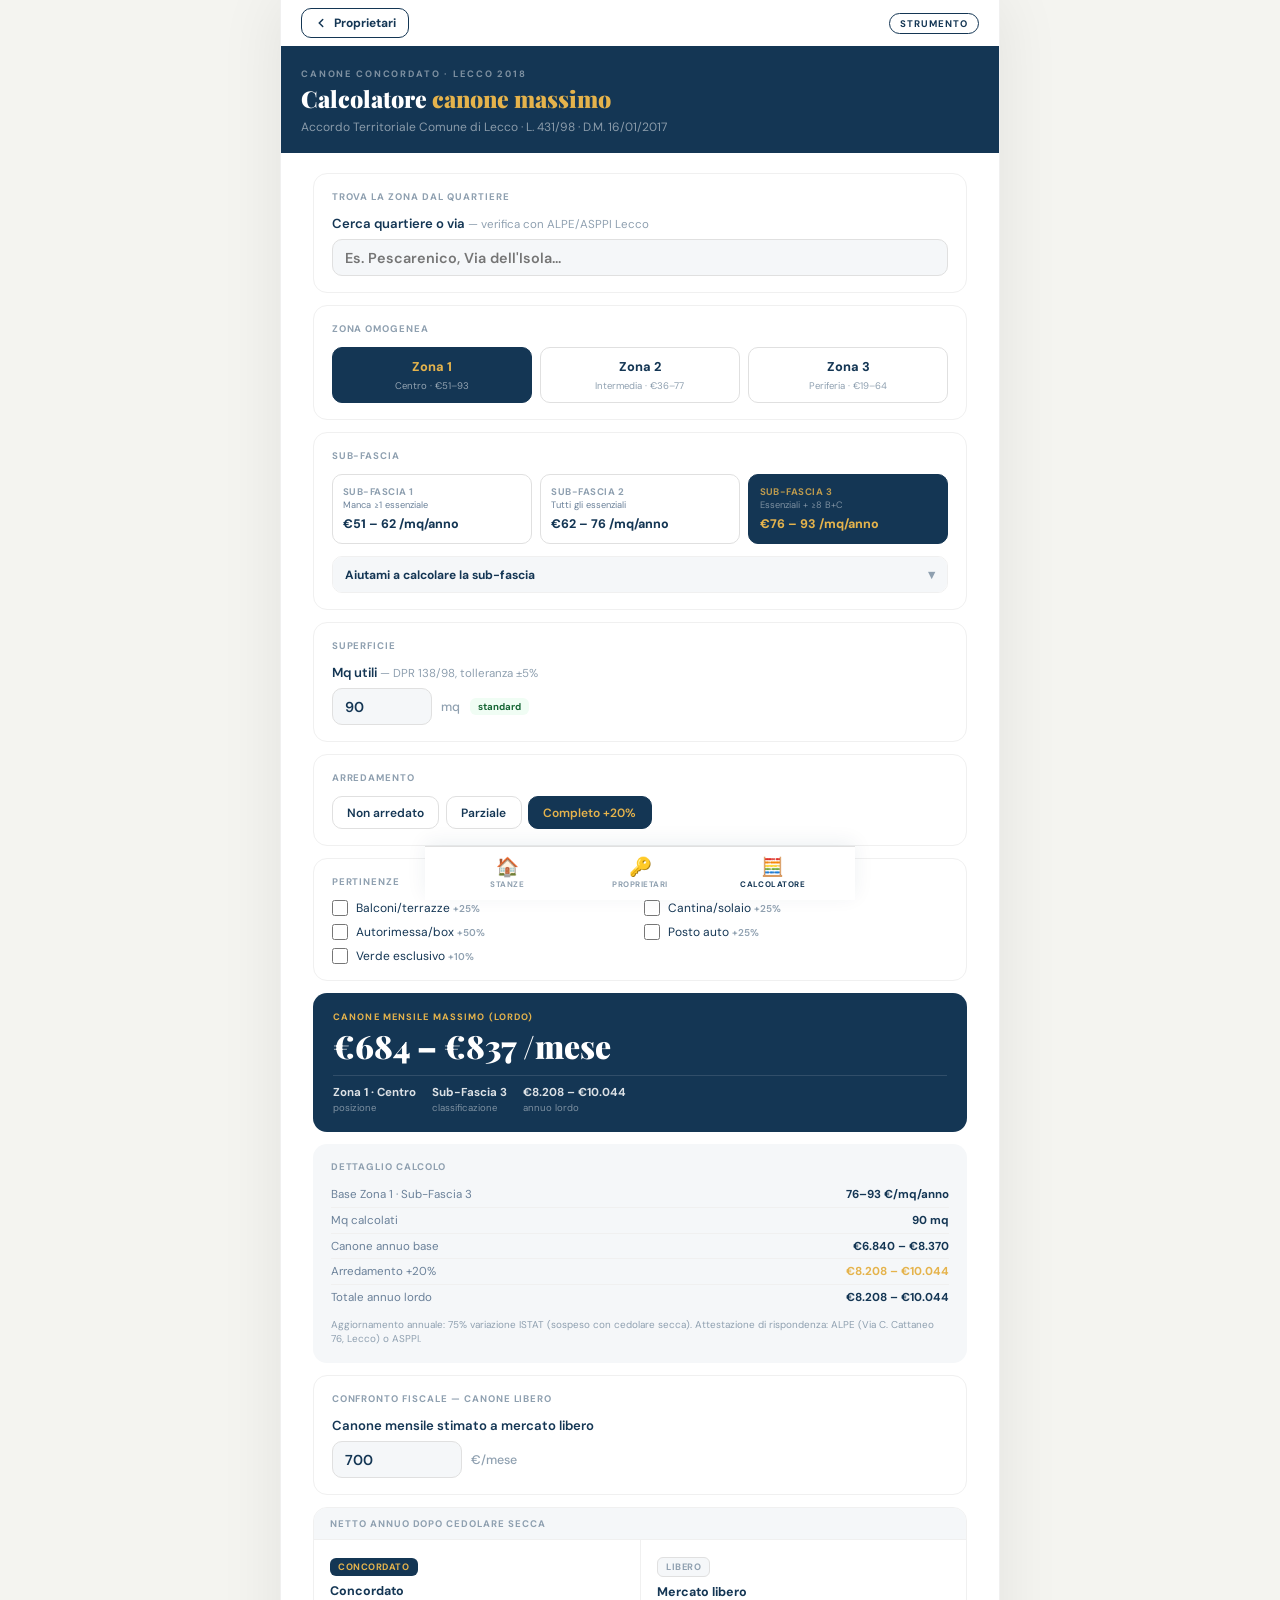
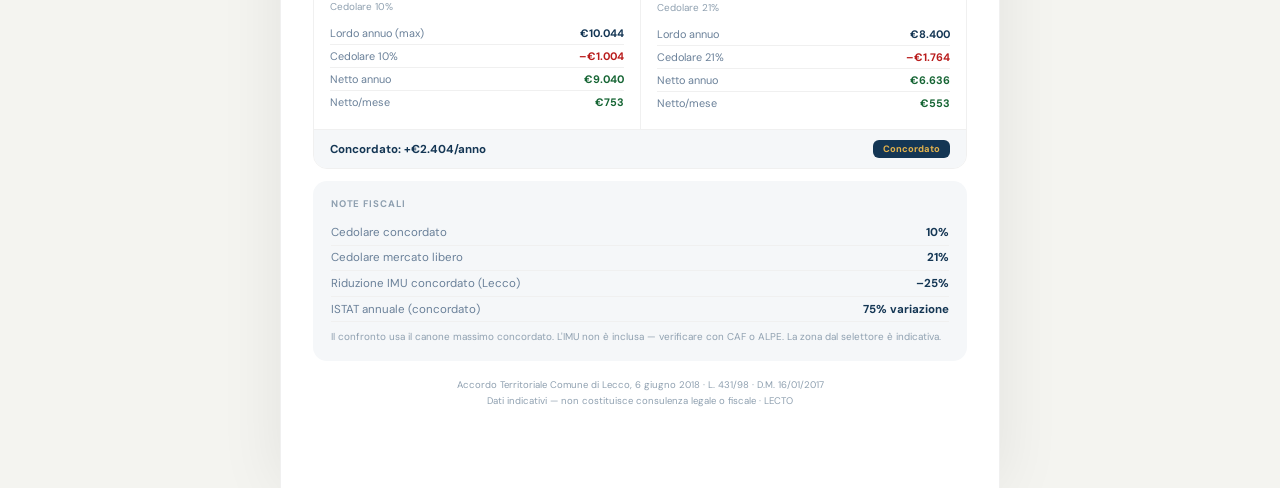
==== calcolatore.html @ 4fc24d09 "Create calcolatore.html" ====
<!DOCTYPE html>
<html lang="it">
<head>
  <meta charset="UTF-8">
  <meta name="viewport" content="width=device-width, initial-scale=1.0">
  <title>Calcolatore Canone Concordato — LECTO</title>
  <link rel="preconnect" href="https://fonts.googleapis.com">
  <link href="https://fonts.googleapis.com/css2?family=DM+Sans:wght@400;500;600;700;800&family=Playfair+Display:wght@700;900&display=swap" rel="stylesheet">
  <style>
    /* =============================================
       DESIGN TOKENS — LECTO Brand
       ============================================= */
    :root {
      --navy:       #143654;
      --navy-d:     #0d2438;
      --navy-l:     #1d4d78;
      --gold:       #E5B34C;
      --gold-l:     #f0c96a;
      --gold-pale:  #fdf5e4;
      --bg:         #ffffff;
      --surface:    #ffffff;
      --border:     #f0f0f0;
      --border-dark:#e0e0e0;
      --muted:      #8fa0b0;
      --text:       #143654;
      --text-sm:    #6a8099;
      --green:      #16a34a;
      --green-bg:   rgba(22,163,74,.1);

      --font-title: 'Playfair Display', Georgia, serif;
      --font-body:  'DM Sans', system-ui, sans-serif;
      --font-mono:  'DM Sans', monospace;

      --color-danger-bg:   #fef2f2;
      --color-danger-text: #b91c1c;
      --color-warning-bg:  #fffbeb;
      --color-warning-text:#92400e;
      --color-info-bg:     #eff6ff;
      --color-info-text:   #1d4ed8;
      --color-success-bg:  #f0fdf4;
      --color-success-text:#166534;

      --radius-sm: 6px;
      --radius-md: 10px;
      --radius-lg: 14px;
      --max-width: 430px;
      --safe-bottom: env(safe-area-inset-bottom, 0px);
    }

    *, *::before, *::after { box-sizing: border-box; margin: 0; padding: 0; }
    html { height: 100%; -webkit-tap-highlight-color: transparent; }
    body {
      font-family: var(--font-body);
      background: #f4f4f0;
      color: var(--navy);
      height: 100%;
      -webkit-font-smoothing: antialiased;
    }

    .app {
      max-width: var(--max-width);
      margin: 0 auto;
      min-height: 100vh;
      min-height: 100dvh;
      background: var(--bg);
      border-left: 1px solid var(--border);
      border-right: 1px solid var(--border);
      display: flex;
      flex-direction: column;
      box-shadow: 0 0 60px rgba(0,0,0,.08);
    }

    /* ── HEADER (matches LECTO site) ── */
    .header {
      flex-shrink: 0;
      z-index: 1000;
      background: var(--bg);
      padding: .5rem 1.25rem;
      display: flex;
      align-items: center;
      justify-content: space-between;
      border-bottom: 2px solid var(--navy);
    }
    .header-logo {
      display: flex;
      align-items: center;
      gap: .5rem;
      text-decoration: none;
    }
    .header-logo-text {
      font-family: var(--font-title);
      font-weight: 900;
      font-size: 1.3rem;
      color: var(--navy);
      letter-spacing: .02em;
    }
    .header-logo-icon {
      width: 32px; height: 32px;
      fill: var(--navy);
    }
    .header-right {
      display: flex;
      align-items: center;
      gap: .5rem;
    }
    .header-badge {
      font-size: .6rem;
      font-weight: 700;
      letter-spacing: .1em;
      text-transform: uppercase;
      padding: 3px 10px;
      border: 1px solid var(--navy);
      color: var(--navy);
      border-radius: 999px;
    }
    .back-btn {
      display: flex;
      align-items: center;
      gap: .35rem;
      font-size: .75rem;
      font-weight: 700;
      color: var(--navy);
      text-decoration: none;
      padding: 6px 12px;
      border: 1.5px solid var(--navy);
      border-radius: var(--radius-md);
      transition: background .15s;
    }
    .back-btn:hover { background: rgba(20,54,84,.05); }
    .back-btn svg { width: 14px; height: 14px; }

    /* ── HERO STRIP ── */
    .hero-strip {
      background: var(--navy);
      padding: 1.25rem 1.25rem 1.1rem;
      flex-shrink: 0;
    }
    .hero-eyebrow {
      font-size: .58rem;
      font-weight: 700;
      letter-spacing: .2em;
      text-transform: uppercase;
      color: rgba(255,255,255,.45);
      margin-bottom: .35rem;
    }
    .hero-title {
      font-family: var(--font-title);
      font-weight: 900;
      font-size: 1.45rem;
      color: #fff;
      line-height: 1.15;
      margin-bottom: .35rem;
    }
    .hero-title em { color: var(--gold); font-style: normal; }
    .hero-sub {
      font-size: .75rem;
      color: rgba(255,255,255,.5);
      line-height: 1.5;
    }

    /* ── SCROLLABLE CONTENT ── */
    .scroll-content {
      flex: 1;
      overflow-y: auto;
      -webkit-overflow-scrolling: touch;
      overscroll-behavior-y: contain;
      padding: .75rem 1.25rem 6rem;
    }

    /* ── CARD / SECTION ── */
    .card {
      background: var(--surface);
      border: 1.5px solid var(--border);
      border-radius: var(--radius-lg);
      padding: 1rem 1.1rem;
      margin-bottom: .75rem;
    }
    .card-title {
      font-size: .6rem;
      font-weight: 700;
      color: var(--muted);
      text-transform: uppercase;
      letter-spacing: .1em;
      margin-bottom: .75rem;
    }

    .field { margin-bottom: .75rem; }
    .field:last-child { margin-bottom: 0; }
    .field-label {
      font-size: .82rem;
      font-weight: 600;
      color: var(--navy);
      display: block;
      margin-bottom: .4rem;
    }
    .field-label small { color: var(--muted); font-weight: 400; font-size: .72rem; }

    /* ── INPUT ── */
    input[type="number"],
    input[type="text"] {
      padding: .55rem .75rem;
      font-size: .9rem;
      font-weight: 600;
      border: 1.5px solid var(--border-dark);
      border-radius: var(--radius-md);
      background: #f5f7f9;
      color: var(--navy);
      font-family: var(--font-body);
      transition: border-color .15s;
      -webkit-appearance: none;
    }
    input:focus { outline: none; border-color: var(--navy); }
    .input-mq   { width: 100px; }
    .input-euro { width: 130px; }
    .input-search { width: 100%; }
    .input-row { display: flex; align-items: center; gap: .6rem; flex-wrap: wrap; }
    .input-unit { font-size: .78rem; color: var(--muted); font-weight: 500; }

    /* ── RADIO — ZONA (3 col) ── */
    .zona-grid { display: grid; grid-template-columns: repeat(3, 1fr); gap: .5rem; }
    .zona-card { position: relative; }
    .zona-card input { position: absolute; opacity: 0; width: 0; height: 0; }
    .zona-card label {
      display: block; padding: .6rem .7rem; font-size: .75rem;
      border: 1.5px solid var(--border-dark); border-radius: var(--radius-md);
      cursor: pointer; color: var(--navy); user-select: none; line-height: 1.45;
      transition: all .15s; text-align: center;
    }
    .zona-card label:hover { background: #f5f7f9; }
    .zona-card input:checked + label {
      background: var(--navy); border-color: var(--navy);
    }
    .zona-label-name { font-weight: 800; display: block; color: var(--navy); font-size: .8rem; }
    .zona-card input:checked + label .zona-label-name { color: var(--gold); }
    .zona-label-range { font-size: .6rem; color: var(--muted); display: block; margin-top: 2px; }
    .zona-card input:checked + label .zona-label-range { color: rgba(255,255,255,.55); }

    /* ── RADIO — FASCIA (3 col) ── */
    .fascia-grid { display: grid; grid-template-columns: repeat(3, 1fr); gap: .5rem; margin-bottom: .75rem; }
    .fascia-card { position: relative; }
    .fascia-card input { position: absolute; opacity: 0; width: 0; height: 0; }
    .fascia-card label {
      display: block; padding: .6rem .65rem; font-size: .72rem;
      border: 1.5px solid var(--border-dark); border-radius: var(--radius-md);
      cursor: pointer; color: var(--navy); user-select: none; line-height: 1.4;
      transition: all .15s;
    }
    .fascia-card label:hover { background: #f5f7f9; }
    .fascia-card input:checked + label { background: var(--navy); border-color: var(--navy); }
    .fascia-name { font-size: .6rem; font-weight: 700; color: var(--muted); text-transform: uppercase; letter-spacing: .05em; display: block; }
    .fascia-cond { font-size: .58rem; color: var(--text-sm); display: block; margin-top: 1px; }
    .fascia-range { font-size: .78rem; font-weight: 800; display: block; margin-top: 4px; color: var(--navy); }
    .fascia-card input:checked + label .fascia-name  { color: rgba(229,179,76,.8); }
    .fascia-card input:checked + label .fascia-cond  { color: rgba(255,255,255,.45); }
    .fascia-card input:checked + label .fascia-range { color: var(--gold); }

    /* ── RADIO PILLS ── */
    .radio-pills { display: flex; gap: .4rem; flex-wrap: wrap; }
    .radio-pill { position: relative; }
    .radio-pill input { position: absolute; opacity: 0; width: 0; height: 0; }
    .radio-pill label {
      display: block; padding: .45rem .9rem; font-size: .75rem; font-weight: 600;
      border: 1.5px solid var(--border-dark); border-radius: var(--radius-md);
      cursor: pointer; color: var(--navy); user-select: none; transition: all .15s;
    }
    .radio-pill label:hover { background: #f5f7f9; }
    .radio-pill input:checked + label { background: var(--navy); color: var(--gold); border-color: var(--navy); }

    /* ── CHECKBOX GRID ── */
    .checkbox-grid { display: grid; grid-template-columns: 1fr 1fr; gap: .5rem; }
    .check-item { display: flex; align-items: center; gap: .5rem; }
    .check-item input[type="checkbox"] { width: 16px; height: 16px; accent-color: var(--navy); cursor: pointer; flex-shrink: 0; }
    .check-item label { font-size: .75rem; color: var(--navy); cursor: pointer; line-height: 1.35; }
    .check-pct { font-size: .62rem; color: var(--muted); font-weight: 600; }

    /* ── TAG ── */
    .tag { display: inline-block; font-size: .6rem; padding: 2px 8px; border-radius: var(--radius-sm); font-weight: 700; }
    .tag-warn   { background: var(--color-warning-bg); color: var(--color-warning-text); }
    .tag-info   { background: var(--color-info-bg);    color: var(--color-info-text); }
    .tag-ok     { background: var(--color-success-bg); color: var(--color-success-text); }

    /* ── RICERCA QUARTIERE ── */
    .search-wrap { position: relative; }
    .search-dropdown {
      position: absolute; top: calc(100% + 4px); left: 0; right: 0;
      background: var(--bg); border: 1.5px solid var(--navy);
      border-radius: var(--radius-md); max-height: 220px; overflow-y: auto;
      z-index: 100; display: none; box-shadow: 0 6px 24px rgba(20,54,84,.15);
    }
    .search-dropdown.open { display: block; }
    .dd-item {
      padding: .6rem .75rem; font-size: .75rem; cursor: pointer;
      display: flex; justify-content: space-between; align-items: flex-start; gap: .6rem;
      border-bottom: 1px solid var(--border); transition: background .1s;
    }
    .dd-item:last-child { border-bottom: none; }
    .dd-item:hover { background: #f5f7f9; }
    .dd-name { font-weight: 700; display: block; color: var(--navy); }
    .dd-streets { font-size: .6rem; color: var(--muted); display: block; margin-top: 1px; }
    .dd-zone { font-size: .58rem; font-weight: 700; padding: 3px 8px; border-radius: var(--radius-sm); white-space: nowrap; flex-shrink: 0; }
    .dd-zone.z1 { background: var(--color-danger-bg); color: var(--color-danger-text); }
    .dd-zone.z2 { background: var(--color-warning-bg); color: var(--color-warning-text); }
    .dd-zone.z3 { background: var(--color-info-bg); color: var(--color-info-text); }

    .zona-result {
      margin-top: .5rem; padding: .6rem .75rem; border-radius: var(--radius-md);
      border: 1.5px solid var(--border-dark); background: #f5f7f9;
      display: none; justify-content: space-between; align-items: center; gap: .6rem;
    }
    .zona-result.visible { display: flex; }
    .zona-result-label { font-size: .65rem; color: var(--muted); }
    .zona-result-value { font-size: .82rem; font-weight: 700; color: var(--navy); display: block; margin-top: 1px; }
    .warning-note {
      margin-top: .5rem; font-size: .7rem; padding: .5rem .7rem; border-radius: var(--radius-md);
      background: var(--color-warning-bg); color: var(--color-warning-text);
      border: 1px solid rgba(146,64,14,.12); display: none;
    }

    /* ── BTN ── */
    .btn-sm {
      padding: .4rem .75rem; font-size: .68rem; font-weight: 700;
      background: var(--navy); color: var(--gold); border: none; border-radius: var(--radius-md);
      cursor: pointer; font-family: var(--font-body); white-space: nowrap; transition: opacity .15s;
    }
    .btn-sm:hover { opacity: .85; }

    /* ── ACCORDION ── */
    .accordion { border: 1.5px solid var(--border); border-radius: var(--radius-md); overflow: hidden; }
    .accordion-trigger {
      width: 100%; background: #f5f7f9; border: none; padding: .6rem .75rem;
      display: flex; justify-content: space-between; align-items: center;
      cursor: pointer; font-family: var(--font-body); font-size: .75rem;
      font-weight: 700; color: var(--navy); transition: background .15s;
    }
    .accordion-trigger:hover { background: var(--bg); }
    .accordion-arrow { font-size: .6rem; color: var(--muted); transition: transform .2s; }
    .accordion-trigger.open .accordion-arrow { transform: rotate(180deg); }
    .accordion-body { display: none; padding: .9rem .75rem; border-top: 1px solid var(--border); background: var(--bg); }
    .accordion-body.open { display: block; }

    .el-section { margin-bottom: .9rem; }
    .el-section:last-of-type { margin-bottom: 0; }
    .el-header { display: flex; align-items: center; gap: .5rem; margin-bottom: .5rem; }
    .el-badge { font-size: .58rem; font-weight: 700; padding: 2px 8px; border-radius: var(--radius-sm); }
    .el-badge.a { background: var(--color-danger-bg); color: var(--color-danger-text); }
    .el-badge.b { background: var(--color-warning-bg); color: var(--color-warning-text); }
    .el-badge.c { background: var(--color-info-bg); color: var(--color-info-text); }
    .el-desc { font-size: .62rem; color: var(--muted); }
    .el-list { display: flex; flex-direction: column; gap: .4rem; }
    .el-item { display: flex; align-items: flex-start; gap: .5rem; }
    .el-item input[type="checkbox"] { width: 15px; height: 15px; margin-top: 2px; flex-shrink: 0; cursor: pointer; accent-color: var(--navy); }
    .el-item label { font-size: .72rem; color: var(--navy); cursor: pointer; line-height: 1.4; }

    .counter-row { display: flex; gap: .4rem; margin-top: .75rem; flex-wrap: wrap; }
    .counter { font-size: .6rem; font-weight: 600; padding: 2px 8px; border-radius: var(--radius-sm); }
    .counter.a { background: var(--color-danger-bg); color: var(--color-danger-text); }
    .counter.b { background: var(--color-warning-bg); color: var(--color-warning-text); }
    .counter.c { background: var(--color-info-bg); color: var(--color-info-text); }

    .suggerita-box {
      margin-top: .75rem; padding: .65rem .75rem; border-radius: var(--radius-md);
      border: 1.5px solid var(--border-dark); background: #f5f7f9;
      display: flex; justify-content: space-between; align-items: center; gap: .6rem;
    }
    .suggerita-label { font-size: .62rem; color: var(--muted); }
    .suggerita-value { font-size: .78rem; font-weight: 700; color: var(--navy); display: block; margin-top: 2px; }

    /* ── RESULT BOX ── */
    .result-box {
      background: var(--navy);
      border-radius: var(--radius-lg);
      padding: 1.1rem 1.25rem;
      margin-bottom: .75rem;
    }
    .result-eyebrow {
      font-size: .58rem; font-weight: 700; color: var(--gold);
      letter-spacing: .12em; text-transform: uppercase; margin-bottom: .3rem;
    }
    .result-range {
      font-family: var(--font-title); font-weight: 900;
      font-size: 1.6rem; color: #fff; margin-bottom: .75rem; line-height: 1.1;
    }
    .result-meta {
      display: flex; gap: 1rem; flex-wrap: wrap;
      border-top: 1px solid rgba(255,255,255,.12); padding-top: .6rem;
    }
    .result-meta-item { font-size: .6rem; color: rgba(255,255,255,.45); }
    .result-meta-item strong { display: block; font-size: .72rem; color: rgba(255,255,255,.85); margin-bottom: 1px; }

    /* ── BREAKDOWN ── */
    .breakdown {
      background: #f5f7f9; border-radius: var(--radius-lg);
      padding: 1rem 1.1rem; margin-bottom: .75rem;
    }
    .breakdown-title {
      font-size: .6rem; font-weight: 700; color: var(--muted);
      text-transform: uppercase; letter-spacing: .1em; margin-bottom: .6rem;
    }
    .step-row {
      display: flex; justify-content: space-between; align-items: baseline;
      padding: .3rem 0; border-bottom: 1px solid var(--border); font-size: .72rem; gap: .6rem;
    }
    .step-row:last-child { border-bottom: none; }
    .step-label { color: var(--text-sm); }
    .step-value { font-weight: 700; color: var(--navy); white-space: nowrap; }
    .step-value.highlight { color: var(--gold); }
    .small-note { font-size: .62rem; color: var(--muted); padding-top: .5rem; line-height: 1.5; }

    /* ── CONFRONTO FISCALE ── */
    .compare-wrap { border-radius: var(--radius-lg); border: 1.5px solid var(--border); overflow: hidden; margin-bottom: .75rem; }
    .compare-header {
      background: #f5f7f9; padding: .55rem 1rem; font-size: .6rem; font-weight: 700;
      color: var(--muted); text-transform: uppercase; letter-spacing: .1em;
      border-bottom: 1px solid var(--border);
    }
    .compare-cols { display: grid; grid-template-columns: 1fr 1fr; }
    .compare-col { padding: .9rem 1rem; background: var(--bg); }
    .compare-col + .compare-col { border-left: 1px solid var(--border); }
    .compare-badge {
      font-size: .58rem; font-weight: 700; letter-spacing: .06em; text-transform: uppercase;
      padding: 3px 8px; border-radius: var(--radius-sm); display: inline-block; margin-bottom: .4rem;
    }
    .compare-badge.concordato { background: var(--navy); color: var(--gold); }
    .compare-badge.libero { background: #f5f7f9; color: var(--muted); border: 1px solid var(--border-dark); }
    .compare-col-title { font-size: .78rem; font-weight: 700; color: var(--navy); margin-bottom: 1px; }
    .compare-col-sub { font-size: .62rem; color: var(--muted); margin-bottom: .6rem; }
    .compare-row {
      display: flex; justify-content: space-between; align-items: baseline;
      padding: .25rem 0; font-size: .68rem; border-bottom: 1px solid var(--border); gap: .4rem;
    }
    .compare-row:last-child { border-bottom: none; }
    .compare-row-label { color: var(--text-sm); }
    .compare-row-val { font-weight: 700; color: var(--navy); white-space: nowrap; }
    .compare-row-val.neg { color: var(--color-danger-text); }
    .compare-row-val.pos { color: var(--color-success-text); }

    .winner-bar {
      padding: .65rem 1rem; border-top: 1px solid var(--border); background: #f5f7f9;
      display: flex; justify-content: space-between; align-items: center; gap: .6rem; flex-wrap: wrap;
    }
    .winner-text { font-size: .72rem; font-weight: 700; color: var(--navy); }
    .winner-tag {
      font-size: .58rem; padding: 3px 10px; border-radius: var(--radius-sm); font-weight: 700; white-space: nowrap;
    }
    .winner-tag.concordato-wins { background: var(--navy); color: var(--gold); }
    .winner-tag.libero-wins { background: #f5f7f9; color: var(--navy); border: 1px solid var(--border-dark); }
    .winner-tag.pari { background: var(--color-info-bg); color: var(--color-info-text); }

    /* ── FOOTER NOTE ── */
    .footer-note {
      margin-top: 1rem; font-size: .6rem; color: var(--muted);
      text-align: center; line-height: 1.6; padding-bottom: 1rem;
    }

    /* ── BOTTOM NAV ── */
    .bottom-nav {
      position: fixed; bottom: 0; left: 50%; transform: translateX(-50%);
      width: 100%; max-width: var(--max-width);
      background: var(--bg); border-top: 1.5px solid var(--border-dark);
      padding: .5rem 1rem max(calc(.5rem + var(--safe-bottom)), .5rem);
      display: flex; justify-content: space-around;
      box-shadow: 0 -4px 20px rgba(20,54,84,.07); z-index: 1000;
    }
    .nav-item {
      display: flex; flex-direction: column; align-items: center; gap: .15rem;
      background: none; border: none; color: var(--muted); cursor: pointer;
      text-decoration: none; flex: 1; transition: color .2s;
      padding: .2rem .3rem; border-radius: var(--radius-md);
    }
    .nav-item.active { color: var(--navy); }
    .nav-item-icon { font-size: 1.15rem; line-height: 1; }
    .nav-item-label { font-size: .5rem; font-weight: 700; text-transform: uppercase; letter-spacing: .06em; }

    /* ── RESPONSIVE ── */
    @media (max-width: 380px) {
      .zona-grid, .fascia-grid { grid-template-columns: 1fr; }
      .compare-cols { grid-template-columns: 1fr; }
      .compare-col + .compare-col { border-left: none; border-top: 1px solid var(--border); }
      .checkbox-grid { grid-template-columns: 1fr; }
    }
    @media (min-width: 640px) {
      .app { max-width: 720px; }
      .result-range { font-size: 2rem; }
      .scroll-content { padding: 1.25rem 2rem 4rem; }
    }
  </style>
</head>
<body>
<div class="app">

  <!-- HEADER -->
  <div class="header">
    <a href="proprietario.html" class="back-btn">
      <svg viewBox="0 0 24 24" fill="none" stroke="currentColor" stroke-width="2.5" stroke-linecap="round"><path d="M15 18l-6-6 6-6"/></svg>
      Proprietari
    </a>
    <div class="header-right">
      <span class="header-badge">Strumento</span>
    </div>
  </div>

  <!-- HERO -->
  <div class="hero-strip">
    <p class="hero-eyebrow">Canone concordato · Lecco 2018</p>
    <h1 class="hero-title">Calcolatore <em>canone massimo</em></h1>
    <p class="hero-sub">Accordo Territoriale Comune di Lecco · L. 431/98 · D.M. 16/01/2017</p>
  </div>

  <div class="scroll-content">

    <!-- 1. RICERCA QUARTIERE -->
    <div class="card">
      <p class="card-title">Trova la zona dal quartiere</p>
      <div class="field">
        <label class="field-label" for="search-input">
          Cerca quartiere o via <small>— verifica con ALPE/ASPPI Lecco</small>
        </label>
        <div class="search-wrap">
          <input type="text" class="input-search" id="search-input" placeholder="Es. Pescarenico, Via dell'Isola…" autocomplete="off">
          <div class="search-dropdown" id="search-dropdown"></div>
        </div>
        <div class="zona-result" id="zona-result">
          <div>
            <span class="zona-result-label" id="zona-result-area"></span>
            <strong class="zona-result-value" id="zona-result-zona"></strong>
          </div>
          <button class="btn-sm" id="btn-apply-zona" type="button">Applica</button>
        </div>
        <p class="warning-note" id="zona-warning"></p>
      </div>
    </div>

    <!-- 2. ZONA -->
    <div class="card">
      <p class="card-title">Zona omogenea</p>
      <div class="zona-grid">
        <div class="zona-card">
          <input type="radio" name="zona" id="z1" value="1" checked>
          <label for="z1"><span class="zona-label-name">Zona 1</span><span class="zona-label-range">Centro · €51–93</span></label>
        </div>
        <div class="zona-card">
          <input type="radio" name="zona" id="z2" value="2">
          <label for="z2"><span class="zona-label-name">Zona 2</span><span class="zona-label-range">Intermedia · €36–77</span></label>
        </div>
        <div class="zona-card">
          <input type="radio" name="zona" id="z3" value="3">
          <label for="z3"><span class="zona-label-name">Zona 3</span><span class="zona-label-range">Periferia · €19–64</span></label>
        </div>
      </div>
    </div>

    <!-- 3. SUB-FASCIA -->
    <div class="card">
      <p class="card-title">Sub-Fascia</p>
      <div class="fascia-grid" id="fascia-grid"></div>
      <div class="accordion">
        <button class="accordion-trigger" id="acc-trigger" type="button">
          <span>Aiutami a calcolare la sub-fascia</span>
          <span class="accordion-arrow">▼</span>
        </button>
        <div class="accordion-body" id="acc-body">
          <div class="el-section">
            <div class="el-header"><span class="el-badge a">A — Essenziali</span><span class="el-desc">Tutti e 4 per Sub-Fascia 2</span></div>
            <div class="el-list">
              <div class="el-item"><input type="checkbox" id="eA1" class="el-a"><label for="eA1">Bagno interno completo con finestra o areazione</label></div>
              <div class="el-item"><input type="checkbox" id="eA2" class="el-a"><label for="eA2">Impianto fisso di riscaldamento</label></div>
              <div class="el-item"><input type="checkbox" id="eA3" class="el-a"><label for="eA3">Impianti tecnologici + acqua calda</label></div>
              <div class="el-item"><input type="checkbox" id="eA4" class="el-a"><label for="eA4">Cucina o angolo cottura</label></div>
            </div>
          </div>
          <div class="el-section">
            <div class="el-header"><span class="el-badge b">B — Pregio</span><span class="el-desc">Per SF3: ≥8 B+C, ≥2 C</span></div>
            <div class="el-list">
              <div class="el-item"><input type="checkbox" id="eB1" class="el-b"><label for="eB1">Cucina abitabile con finestra</label></div>
              <div class="el-item"><input type="checkbox" id="eB2" class="el-b"><label for="eB2">Ascensore (oltre 2° piano)</label></div>
              <div class="el-item"><input type="checkbox" id="eB3" class="el-b"><label for="eB3">Cantina o soffitta</label></div>
              <div class="el-item"><input type="checkbox" id="eB4" class="el-b"><label for="eB4">Costruzione/ristrutturazione &lt; 30 anni</label></div>
              <div class="el-item"><input type="checkbox" id="eB5" class="el-b"><label for="eB5">Terrazzi o balconi</label></div>
              <div class="el-item"><input type="checkbox" id="eB6" class="el-b"><label for="eB6">Caldaia singola o centralizzata autonoma</label></div>
              <div class="el-item"><input type="checkbox" id="eB7" class="el-b"><label for="eB7">Posto auto o autorimessa</label></div>
              <div class="el-item"><input type="checkbox" id="eB8" class="el-b"><label for="eB8">Doppi servizi (almeno uno completo)</label></div>
            </div>
          </div>
          <div class="el-section">
            <div class="el-header"><span class="el-badge c">C — Opzionali</span><span class="el-desc">Almeno 2 per Sub-Fascia 3</span></div>
            <div class="el-list">
              <div class="el-item"><input type="checkbox" id="eC1" class="el-c"><label for="eC1">Doppi bagni completi</label></div>
              <div class="el-item"><input type="checkbox" id="eC2" class="el-c"><label for="eC2">Autorimessa/posto auto coperto esclusivo</label></div>
              <div class="el-item"><input type="checkbox" id="eC3" class="el-c"><label for="eC3">Costruzione/ristrutturazione &lt; 20 anni</label></div>
              <div class="el-item"><input type="checkbox" id="eC4" class="el-c"><label for="eC4">Verde condominiale o area gioco</label></div>
              <div class="el-item"><input type="checkbox" id="eC5" class="el-c"><label for="eC5">Prossimità servizi (trasporti, scuole)</label></div>
              <div class="el-item"><input type="checkbox" id="eC6" class="el-c"><label for="eC6">Climatizzazione e/o insonorizzazione</label></div>
              <div class="el-item"><input type="checkbox" id="eC7" class="el-c"><label for="eC7">Porte blindate e/o doppi vetri</label></div>
              <div class="el-item"><input type="checkbox" id="eC8" class="el-c"><label for="eC8">Terrazzi &gt; 20 mq o superfici esclusive</label></div>
              <div class="el-item"><input type="checkbox" id="eC9" class="el-c"><label for="eC9">Lontananza da fonti di inquinamento</label></div>
              <div class="el-item"><input type="checkbox" id="eC10" class="el-c"><label for="eC10">Verde esclusivo</label></div>
            </div>
          </div>
          <div class="counter-row" id="counters"></div>
          <div class="suggerita-box">
            <div><span class="suggerita-label">Sub-fascia suggerita</span><strong class="suggerita-value" id="suggerita-label">—</strong></div>
            <button class="btn-sm" id="btn-apply-fascia" type="button">Applica</button>
          </div>
        </div>
      </div>
    </div>

    <!-- 4. SUPERFICIE -->
    <div class="card">
      <p class="card-title">Superficie</p>
      <div class="field">
        <label class="field-label" for="mq">Mq utili <small>— DPR 138/98, tolleranza ±5%</small></label>
        <div class="input-row">
          <input type="number" class="input-mq" id="mq" value="90" min="10" max="400" step="1">
          <span class="input-unit">mq</span>
          <span id="mq-tag" class="tag"></span>
        </div>
      </div>
    </div>

    <!-- 5. ARREDAMENTO -->
    <div class="card">
      <p class="card-title">Arredamento</p>
      <div class="radio-pills">
        <div class="radio-pill"><input type="radio" name="arredo" id="a0" value="0"><label for="a0">Non arredato</label></div>
        <div class="radio-pill"><input type="radio" name="arredo" id="a10" value="10"><label for="a10">Parziale</label></div>
        <div class="radio-pill"><input type="radio" name="arredo" id="a20" value="20" checked><label for="a20">Completo +20%</label></div>
      </div>
    </div>

    <!-- 6. PERTINENZE -->
    <div class="card">
      <p class="card-title">Pertinenze</p>
      <div class="checkbox-grid">
        <div class="check-item"><input type="checkbox" id="p-balcone"><label for="p-balcone">Balconi/terrazze <span class="check-pct">+25%</span></label></div>
        <div class="check-item"><input type="checkbox" id="p-cantina"><label for="p-cantina">Cantina/solaio <span class="check-pct">+25%</span></label></div>
        <div class="check-item"><input type="checkbox" id="p-box"><label for="p-box">Autorimessa/box <span class="check-pct">+50%</span></label></div>
        <div class="check-item"><input type="checkbox" id="p-posto"><label for="p-posto">Posto auto <span class="check-pct">+25%</span></label></div>
        <div class="check-item"><input type="checkbox" id="p-verde"><label for="p-verde">Verde esclusivo <span class="check-pct">+10%</span></label></div>
      </div>
    </div>

    <!-- RISULTATO -->
    <div class="result-box">
      <p class="result-eyebrow">Canone mensile massimo (lordo)</p>
      <p class="result-range" id="result-range">—</p>
      <div class="result-meta" id="result-meta"></div>
    </div>

    <!-- BREAKDOWN -->
    <div class="breakdown">
      <p class="breakdown-title">Dettaglio calcolo</p>
      <div id="breakdown-steps"></div>
      <p class="small-note">Aggiornamento annuale: 75% variazione ISTAT (sospeso con cedolare secca). Attestazione di rispondenza: ALPE (Via C. Cattaneo 76, Lecco) o ASPPI.</p>
    </div>

    <!-- 7. CONFRONTO FISCALE -->
    <div class="card">
      <p class="card-title">Confronto fiscale — canone libero</p>
      <div class="field">
        <label class="field-label" for="canone-libero">Canone mensile stimato a mercato libero</label>
        <div class="input-row">
          <input type="number" class="input-euro" id="canone-libero" value="700" min="0" step="10">
          <span class="input-unit">€/mese</span>
        </div>
      </div>
    </div>

    <div class="compare-wrap">
      <div class="compare-header">Netto annuo dopo cedolare secca</div>
      <div class="compare-cols">
        <div class="compare-col">
          <span class="compare-badge concordato">Concordato</span>
          <p class="compare-col-title">Concordato</p>
          <p class="compare-col-sub">Cedolare 10%</p>
          <div id="col-concordato"></div>
        </div>
        <div class="compare-col">
          <span class="compare-badge libero">Libero</span>
          <p class="compare-col-title">Mercato libero</p>
          <p class="compare-col-sub">Cedolare 21%</p>
          <div id="col-libero"></div>
        </div>
      </div>
      <div class="winner-bar">
        <span class="winner-text" id="winner-text"></span>
        <span class="winner-tag" id="winner-tag"></span>
      </div>
    </div>

    <!-- NOTE FISCALI -->
    <div class="breakdown">
      <p class="breakdown-title">Note fiscali</p>
      <div class="step-row"><span class="step-label">Cedolare concordato</span><span class="step-value">10%</span></div>
      <div class="step-row"><span class="step-label">Cedolare mercato libero</span><span class="step-value">21%</span></div>
      <div class="step-row"><span class="step-label">Riduzione IMU concordato (Lecco)</span><span class="step-value">–25%</span></div>
      <div class="step-row"><span class="step-label">ISTAT annuale (concordato)</span><span class="step-value">75% variazione</span></div>
      <p class="small-note">Il confronto usa il canone massimo concordato. L'IMU non è inclusa — verificare con CAF o ALPE. La zona dal selettore è indicativa.</p>
    </div>

    <p class="footer-note">
      Accordo Territoriale Comune di Lecco, 6 giugno 2018 · L. 431/98 · D.M. 16/01/2017<br>
      Dati indicativi — non costituisce consulenza legale o fiscale · LECTO
    </p>

  </div>

  <!-- BOTTOM NAV -->
  <div class="bottom-nav">
    <a class="nav-item" href="index.html"><span class="nav-item-icon">🏠</span><span class="nav-item-label">Stanze</span></a>
    <a class="nav-item" href="proprietario.html"><span class="nav-item-icon">🔑</span><span class="nav-item-label">Proprietari</span></a>
    <a class="nav-item active" href="#"><span class="nav-item-icon">🧮</span><span class="nav-item-label">Calcolatore</span></a>
  </div>

</div>

<script>
  /* ── DATI ── */
  const FASCE = {
    1: [
      { min: 51, max: 62,  label: 'Sub-Fascia 1', cond: 'Manca ≥1 essenziale' },
      { min: 62, max: 76,  label: 'Sub-Fascia 2', cond: 'Tutti gli essenziali' },
      { min: 76, max: 93,  label: 'Sub-Fascia 3', cond: 'Essenziali + ≥8 B+C' }
    ],
    2: [
      { min: 36, max: 49,  label: 'Sub-Fascia 1', cond: 'Manca ≥1 essenziale' },
      { min: 49, max: 63,  label: 'Sub-Fascia 2', cond: 'Tutti gli essenziali' },
      { min: 63, max: 77,  label: 'Sub-Fascia 3', cond: 'Essenziali + ≥8 B+C' }
    ],
    3: [
      { min: 19, max: 35,  label: 'Sub-Fascia 1', cond: 'Manca ≥1 essenziale' },
      { min: 35, max: 53,  label: 'Sub-Fascia 2', cond: 'Tutti gli essenziali' },
      { min: 53, max: 64,  label: 'Sub-Fascia 3', cond: 'Essenziali + ≥8 B+C' }
    ]
  };
  const ZONE_NAMES = { 1: 'Centro', 2: 'Intermedia', 3: 'Periferia' };

  const AREE = [
    { name: 'Centro storico',         streets: 'Piazza Garibaldi, Corso Martiri, Via Cavour, Via Roma',        zona: 1, certain: true },
    { name: 'Lungolago / Piazza Era', streets: 'Via Amendola, Piazza Era, Viale Turati',                        zona: 1, certain: true },
    { name: 'Tribunale / Politecnico',streets: 'Via Ghislanzoni, Via Besana, Via Amendola',                     zona: 1, certain: true },
    { name: "Via dell'Isola",         streets: "Via dell'Isola, Via Aspromonte",                                zona: 1, certain: false },
    { name: 'Corso Carlo Alberto',    streets: 'Corso Carlo Alberto, Piazza Lega Lombarda',                     zona: 1, certain: false },
    { name: 'Via Belvedere',          streets: 'Via Belvedere, Via Resinelli, Via S. Sassi',                    zona: 1, certain: true },
    { name: 'Castello / Cortesella',  streets: 'Via Castello, Via Azzone Visconti, Via Cantù',                  zona: 1, certain: true },
    { name: 'Ponte Vecchio',          streets: 'Corso Martiri, Via Ponte Vecchio',                              zona: 1, certain: true },
    { name: 'Via Como (centrale)',    streets: 'Via Como, Via Goito',                                           zona: 1, certain: false },
    { name: 'Pescarenico',            streets: 'Via Roma (sud), Via Pescarenico',                               zona: 2, certain: true },
    { name: 'Olate',                  streets: 'Via Olate, Via Fornace',                                        zona: 2, certain: true },
    { name: 'Acquate (bassa)',        streets: 'Via Acquate, Via Piave',                                        zona: 2, certain: true },
    { name: 'Germanedo (bassa)',      streets: 'Via Germanedo, Via Montegrappa',                                 zona: 2, certain: true },
    { name: 'Rancio Inferiore',       streets: 'Via Rancio, Via Ai Ronchi',                                     zona: 2, certain: false },
    { name: 'San Giovanni',           streets: 'Via S. Giovanni, Via Martiri Lecchesi',                         zona: 2, certain: false },
    { name: 'Via Poncione',           streets: 'Via Poncione, Maggianico alta',                                 zona: 2, certain: false },
    { name: 'Maggianico (ovest)',     streets: 'Via Roma (nord), Via Pasubio, Via Maggianico',                  zona: 2, certain: false },
    { name: 'Laorca',                 streets: 'Via Laorca, Via alle Cascine',                                  zona: 3, certain: true },
    { name: 'Malavedo',               streets: 'Via Malavedo, Loc. Cereda',                                     zona: 3, certain: true },
    { name: 'Rancio Superiore',       streets: 'Via Rancio Superiore, Via al Santuario',                        zona: 3, certain: true },
    { name: 'Santo Stefano',          streets: 'Via Santo Stefano, Via Pola, Via Leopardi',                     zona: 3, certain: true },
    { name: 'Caleotto',               streets: 'Via Caleotto, Centro Sportivo del Bione',                       zona: 3, certain: true },
    { name: 'Acquate (alta)',         streets: 'Via Acquate alta, Via Ai Monti',                                zona: 3, certain: true },
    { name: 'Germanedo (alta)',       streets: 'Via Germanedo alta, Via Ospedale',                              zona: 3, certain: true },
    { name: 'Maggianico (est)',       streets: 'Via Maggianico, Via Digione',                                   zona: 3, certain: false },
    { name: 'Bonacina / Falghera',    streets: 'Via Bonacina, Loc. Falghera',                                   zona: 3, certain: true },
    { name: 'Malnago',               streets: 'Loc. Malnago, Via Malnago',                                     zona: 3, certain: true },
  ];

  const TAX_CONC = 0.10, TAX_LIB = 0.21;
  let suggeritaFascia = 2, selectedZonaSearch = null;

  const fmt  = n => '€' + Math.round(n).toLocaleString('it-IT');
  const fmtR = (a, b) => fmt(a) + ' – ' + fmt(b);
  const getZona   = () => parseInt(document.querySelector('input[name=zona]:checked').value);
  const getFascia = () => { const el = document.querySelector('input[name=fascia]:checked'); return el ? parseInt(el.value) : 2; };

  function buildFasciaGrid(zona, sel) {
    const grid = document.getElementById('fascia-grid');
    grid.innerHTML = FASCE[zona].map((f, i) => {
      const idx = i + 1;
      return `<div class="fascia-card"><input type="radio" name="fascia" id="f${idx}" value="${idx}"${sel === idx ? ' checked' : ''}><label for="f${idx}"><span class="fascia-name">${f.label}</span><span class="fascia-cond">${f.cond}</span><span class="fascia-range">€${f.min} – ${f.max} /mq/anno</span></label></div>`;
    }).join('');
    document.querySelectorAll('input[name=fascia]').forEach(r => r.addEventListener('change', calc));
  }

  /* Search */
  const searchInput = document.getElementById('search-input');
  const dropdown = document.getElementById('search-dropdown');
  const zonaResult = document.getElementById('zona-result');
  const zonaWarn = document.getElementById('zona-warning');

  function renderDropdown(q) {
    q = q.toLowerCase().trim();
    if (q.length < 2) { dropdown.innerHTML = ''; dropdown.classList.remove('open'); return; }
    const hits = AREE.filter(a => a.name.toLowerCase().includes(q) || a.streets.toLowerCase().includes(q));
    if (!hits.length) { dropdown.innerHTML = '<div class="dd-item" style="justify-content:center;color:var(--muted)">Nessun risultato</div>'; dropdown.classList.add('open'); return; }
    dropdown.innerHTML = hits.map(a => `<div class="dd-item" data-idx="${AREE.indexOf(a)}"><div><span class="dd-name">${a.name}</span><span class="dd-streets">${a.streets}</span></div><span class="dd-zone z${a.zona}">Zona ${a.zona}</span></div>`).join('');
    dropdown.classList.add('open');
    dropdown.querySelectorAll('.dd-item[data-idx]').forEach(el => { el.addEventListener('click', () => selectArea(AREE[parseInt(el.dataset.idx)])); });
  }

  function selectArea(area) {
    searchInput.value = area.name; dropdown.innerHTML = ''; dropdown.classList.remove('open');
    selectedZonaSearch = area.zona;
    document.getElementById('zona-result-area').textContent = area.name;
    document.getElementById('zona-result-zona').textContent = 'Zona ' + area.zona + ' (' + ZONE_NAMES[area.zona] + ')';
    zonaResult.classList.add('visible');
    if (!area.certain) { zonaWarn.style.display = 'block'; zonaWarn.textContent = 'Area di confine — verificare con ALPE prima di stipulare.'; }
    else { zonaWarn.style.display = 'none'; }
  }

  searchInput.addEventListener('input', e => renderDropdown(e.target.value));
  searchInput.addEventListener('focus', e => { if (e.target.value.length >= 2) renderDropdown(e.target.value); });
  document.addEventListener('click', e => { if (!e.target.closest('.search-wrap')) dropdown.classList.remove('open'); });
  document.getElementById('btn-apply-zona').addEventListener('click', () => {
    if (!selectedZonaSearch) return;
    document.getElementById('z' + selectedZonaSearch).checked = true;
    buildFasciaGrid(selectedZonaSearch, getFascia()); calc();
  });

  /* Accordion */
  document.getElementById('acc-trigger').addEventListener('click', function() { this.classList.toggle('open'); document.getElementById('acc-body').classList.toggle('open'); });

  /* Suggerita */
  function updateSuggerita() {
    const nA = document.querySelectorAll('.el-a:checked').length;
    const nB = document.querySelectorAll('.el-b:checked').length;
    const nC = document.querySelectorAll('.el-c:checked').length;
    document.getElementById('counters').innerHTML = `<span class="counter a">A: ${nA}/4</span><span class="counter b">B: ${nB}/8</span><span class="counter c">C: ${nC}/10</span>`;
    let fascia, desc;
    if (nA < 4) { fascia = 1; desc = 'Sub-Fascia 1 — mancano essenziali'; }
    else if (nB + nC >= 8 && nC >= 2) { fascia = 3; desc = 'Sub-Fascia 3 — requisiti soddisfatti'; }
    else { fascia = 2; desc = `Sub-Fascia 2 (${nB+nC}/8 B+C)`; }
    suggeritaFascia = fascia;
    document.getElementById('suggerita-label').textContent = desc;
  }
  document.querySelectorAll('.el-a, .el-b, .el-c').forEach(cb => cb.addEventListener('change', updateSuggerita));
  document.getElementById('btn-apply-fascia').addEventListener('click', () => { const r = document.getElementById('f' + suggeritaFascia); if (r) { r.checked = true; calc(); } });

  /* Calcolo */
  function colRows(rows) { return rows.map(r => `<div class="compare-row"><span class="compare-row-label">${r.label}</span><span class="compare-row-val ${r.cls||''}">${r.value}</span></div>`).join(''); }

  function calc() {
    const zona = getZona(), fasciaIdx = getFascia(), fascia = FASCE[zona][fasciaIdx-1];
    const mq = parseFloat(document.getElementById('mq').value) || 0;
    const arredoPct = parseFloat(document.querySelector('input[name=arredo]:checked').value);
    const balcone = document.getElementById('p-balcone').checked;
    const cantina = document.getElementById('p-cantina').checked;
    const box = document.getElementById('p-box').checked;
    const posto = document.getElementById('p-posto').checked;
    const verde = document.getElementById('p-verde').checked;
    const liberoM = parseFloat(document.getElementById('canone-libero').value) || 0;

    let steps = [], minBase = fascia.min, maxBase = fascia.max, mqCalc = mq;
    let tag = '', tagClass = '';

    steps.push({ label: `Base Zona ${zona} · ${fascia.label}`, value: `${fascia.min}–${fascia.max} €/mq/anno` });

    if (mq < 65) { minBase *= 1.25; maxBase *= 1.25; mqCalc = Math.min(mq, 65); steps.push({ label: '< 65 mq → +25%', value: `${minBase.toFixed(1)}–${maxBase.toFixed(1)}`, hl: true }); tag = '< 65 mq +25%'; tagClass = 'tag-warn'; }
    else if (mq > 120) { minBase *= 0.80; maxBase *= 0.80; mqCalc = Math.max(mq, 120); steps.push({ label: '> 120 mq → −20%', value: `${minBase.toFixed(1)}–${maxBase.toFixed(1)}`, hl: true }); tag = '> 120 mq −20%'; tagClass = 'tag-info'; }
    else { tag = 'standard'; tagClass = 'tag-ok'; }

    steps.push({ label: 'Mq calcolati', value: `${mqCalc.toFixed(0)} mq` });
    let annMin = minBase * mqCalc, annMax = maxBase * mqCalc;
    steps.push({ label: 'Canone annuo base', value: fmtR(annMin, annMax) });

    if (arredoPct > 0) { annMin *= (1 + arredoPct/100); annMax *= (1 + arredoPct/100); steps.push({ label: `Arredamento +${arredoPct}%`, value: fmtR(annMin, annMax), hl: true }); }

    let pertTot = 0, pertLines = [];
    if (balcone) { pertTot += .25; pertLines.push('balconi'); } if (cantina) { pertTot += .25; pertLines.push('cantina'); }
    if (box) { pertTot += .50; pertLines.push('box'); } if (posto) { pertTot += .25; pertLines.push('posto auto'); }
    if (verde) { pertTot += .10; pertLines.push('verde'); }
    let pertMin = 0, pertMax = 0;
    if (pertTot > 0) { pertMin = annMin * pertTot; pertMax = annMax * pertTot; steps.push({ label: `Pertinenze (${pertLines.join(', ')})`, value: fmtR(pertMin, pertMax), hl: true }); }

    const totMin = annMin + pertMin, totMax = annMax + pertMax;
    steps.push({ label: 'Totale annuo lordo', value: fmtR(totMin, totMax) });
    const mensMin = totMin / 12, mensMax = totMax / 12;

    document.getElementById('mq-tag').textContent = tag; document.getElementById('mq-tag').className = 'tag ' + tagClass;
    document.getElementById('result-range').textContent = fmtR(mensMin, mensMax) + ' /mese';
    document.getElementById('result-meta').innerHTML = `<div class="result-meta-item"><strong>Zona ${zona} · ${ZONE_NAMES[zona]}</strong>posizione</div><div class="result-meta-item"><strong>${fascia.label}</strong>classificazione</div><div class="result-meta-item"><strong>${fmtR(totMin, totMax)}</strong>annuo lordo</div>`;
    document.getElementById('breakdown-steps').innerHTML = steps.map(s => `<div class="step-row"><span class="step-label">${s.label}</span><span class="step-value${s.hl?' highlight':''}">${s.value}</span></div>`).join('');

    /* Confronto */
    const concAnn = totMax, concTassa = concAnn * TAX_CONC, concNetto = concAnn - concTassa;
    const libAnn = liberoM * 12, libTassa = libAnn * TAX_LIB, libNetto = libAnn - libTassa;

    document.getElementById('col-concordato').innerHTML = colRows([
      { label: 'Lordo annuo (max)', value: fmt(concAnn) },
      { label: 'Cedolare 10%', value: '–' + fmt(concTassa), cls: 'neg' },
      { label: 'Netto annuo', value: fmt(concNetto), cls: 'pos' },
      { label: 'Netto/mese', value: fmt(concNetto/12), cls: 'pos' },
    ]);
    document.getElementById('col-libero').innerHTML = colRows([
      { label: 'Lordo annuo', value: fmt(libAnn) },
      { label: 'Cedolare 21%', value: '–' + fmt(libTassa), cls: 'neg' },
      { label: 'Netto annuo', value: fmt(libNetto), cls: 'pos' },
      { label: 'Netto/mese', value: fmt(libNetto/12), cls: 'pos' },
    ]);

    const delta = concNetto - libNetto, absD = Math.abs(delta);
    const wt = document.getElementById('winner-text'), wtag = document.getElementById('winner-tag');
    if (absD < 100) { wt.textContent = 'Sostanzialmente equivalenti'; wtag.textContent = 'Pari'; wtag.className = 'winner-tag pari'; }
    else if (delta > 0) { wt.textContent = `Concordato: +${fmt(absD)}/anno`; wtag.textContent = 'Concordato'; wtag.className = 'winner-tag concordato-wins'; }
    else { wt.textContent = `Mercato libero: +${fmt(absD)}/anno`; wtag.textContent = 'Libero'; wtag.className = 'winner-tag libero-wins'; }
  }

  /* Events */
  document.querySelectorAll('input[name=zona]').forEach(r => r.addEventListener('change', () => { buildFasciaGrid(getZona(), getFascia()); calc(); }));
  document.getElementById('mq').addEventListener('input', calc);
  document.querySelectorAll('input[name=arredo]').forEach(r => r.addEventListener('change', calc));
  ['p-balcone','p-cantina','p-box','p-posto','p-verde'].forEach(id => document.getElementById(id).addEventListener('change', calc));
  document.getElementById('canone-libero').addEventListener('input', calc);

  /* Init */
  buildFasciaGrid(1, 3);
  updateSuggerita();
  calc();
</script>
</body>
</html>
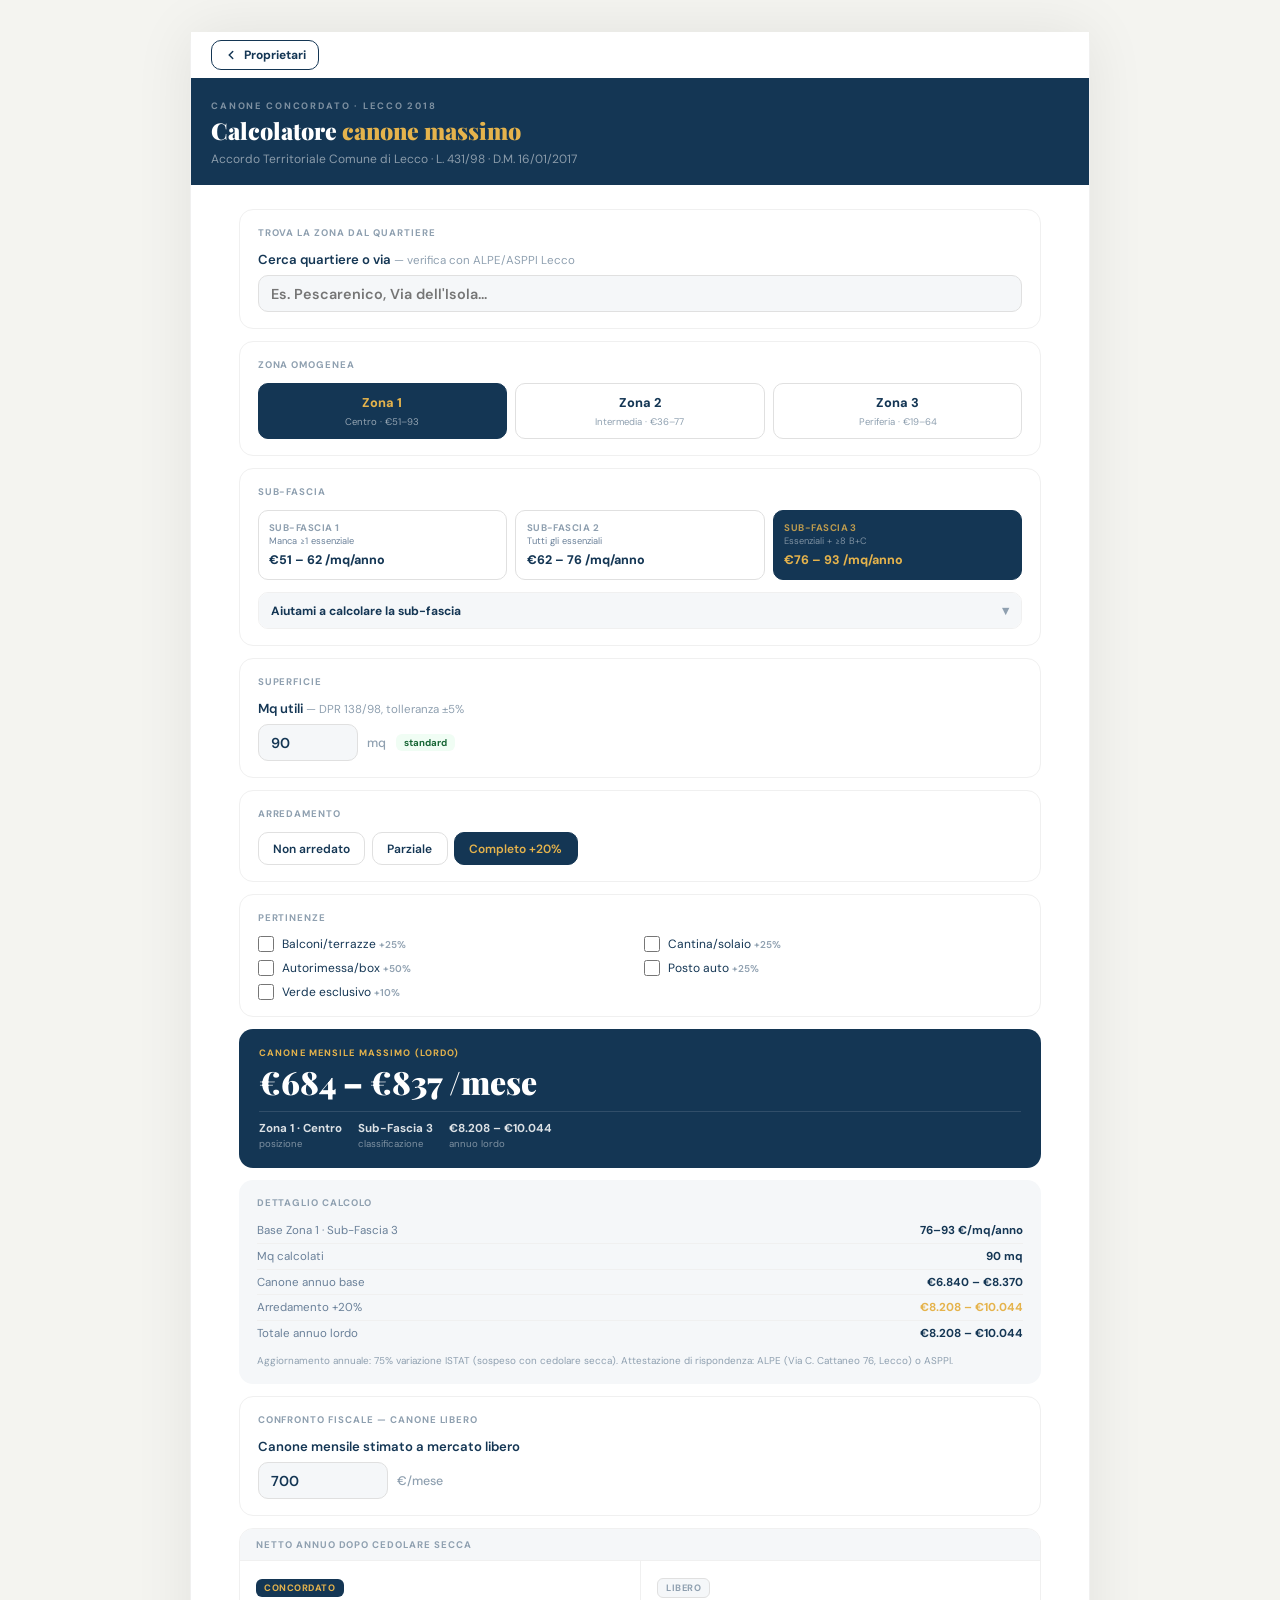
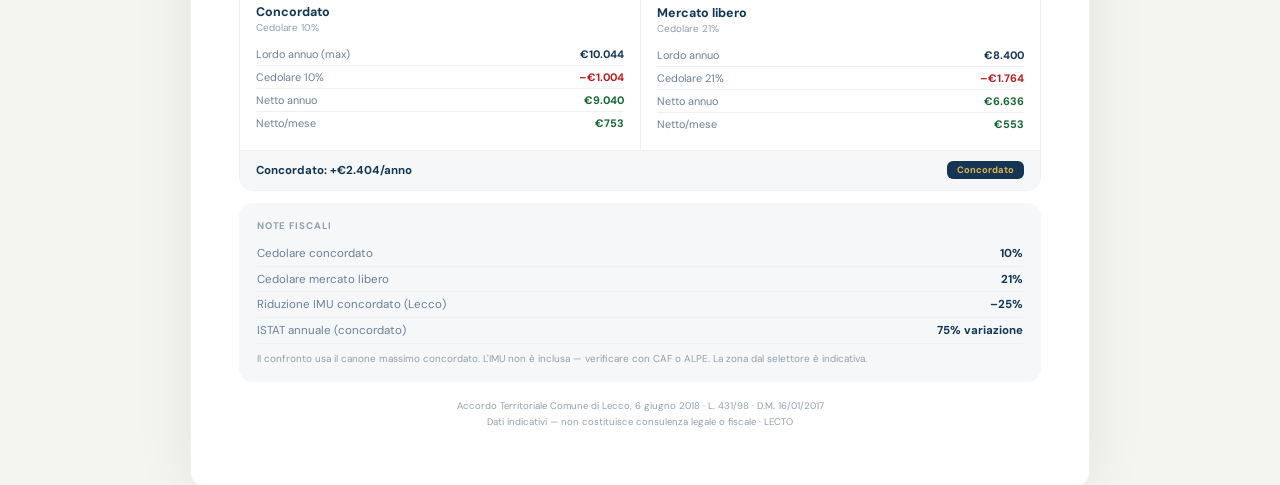
==== commit ca7e5390: "ui: rimuove badge Strumento e bottom-nav da calcolatore, responsive desktop https://claude.ai/code/s" ====
--- a/calcolatore.html
+++ b/calcolatore.html
@@ -164,7 +164,7 @@
       overflow-y: auto;
       -webkit-overflow-scrolling: touch;
       overscroll-behavior-y: contain;
-      padding: .75rem 1.25rem 6rem;
+      padding: .75rem 1.25rem 2rem;
     }
 
     /* ── CARD / SECTION ── */
@@ -481,7 +481,13 @@
     @media (min-width: 640px) {
       .app { max-width: 720px; }
       .result-range { font-size: 2rem; }
-      .scroll-content { padding: 1.25rem 2rem 4rem; }
+      .scroll-content { padding: 1.25rem 2rem 2rem; }
+    }
+    @media (min-width: 1024px) {
+      .app { max-width: 900px; border-radius: 12px; margin-top: 2rem; margin-bottom: 2rem; min-height: calc(100vh - 4rem); }
+      .scroll-content { padding: 1.5rem 3rem 2.5rem; }
+      .zona-grid { grid-template-columns: repeat(3, 1fr); }
+      .fascia-grid { grid-template-columns: repeat(3, 1fr); }
     }
   </style>
 </head>
@@ -494,9 +500,6 @@
       <svg viewBox="0 0 24 24" fill="none" stroke="currentColor" stroke-width="2.5" stroke-linecap="round"><path d="M15 18l-6-6 6-6"/></svg>
       Proprietari
     </a>
-    <div class="header-right">
-      <span class="header-badge">Strumento</span>
-    </div>
   </div>
 
   <!-- HERO -->
@@ -705,12 +708,6 @@
 
   </div>
 
-  <!-- BOTTOM NAV -->
-  <div class="bottom-nav">
-    <a class="nav-item" href="index.html"><span class="nav-item-icon">🏠</span><span class="nav-item-label">Stanze</span></a>
-    <a class="nav-item" href="proprietario.html"><span class="nav-item-icon">🔑</span><span class="nav-item-label">Proprietari</span></a>
-    <a class="nav-item active" href="#"><span class="nav-item-icon">🧮</span><span class="nav-item-label">Calcolatore</span></a>
-  </div>
 
 </div>
 
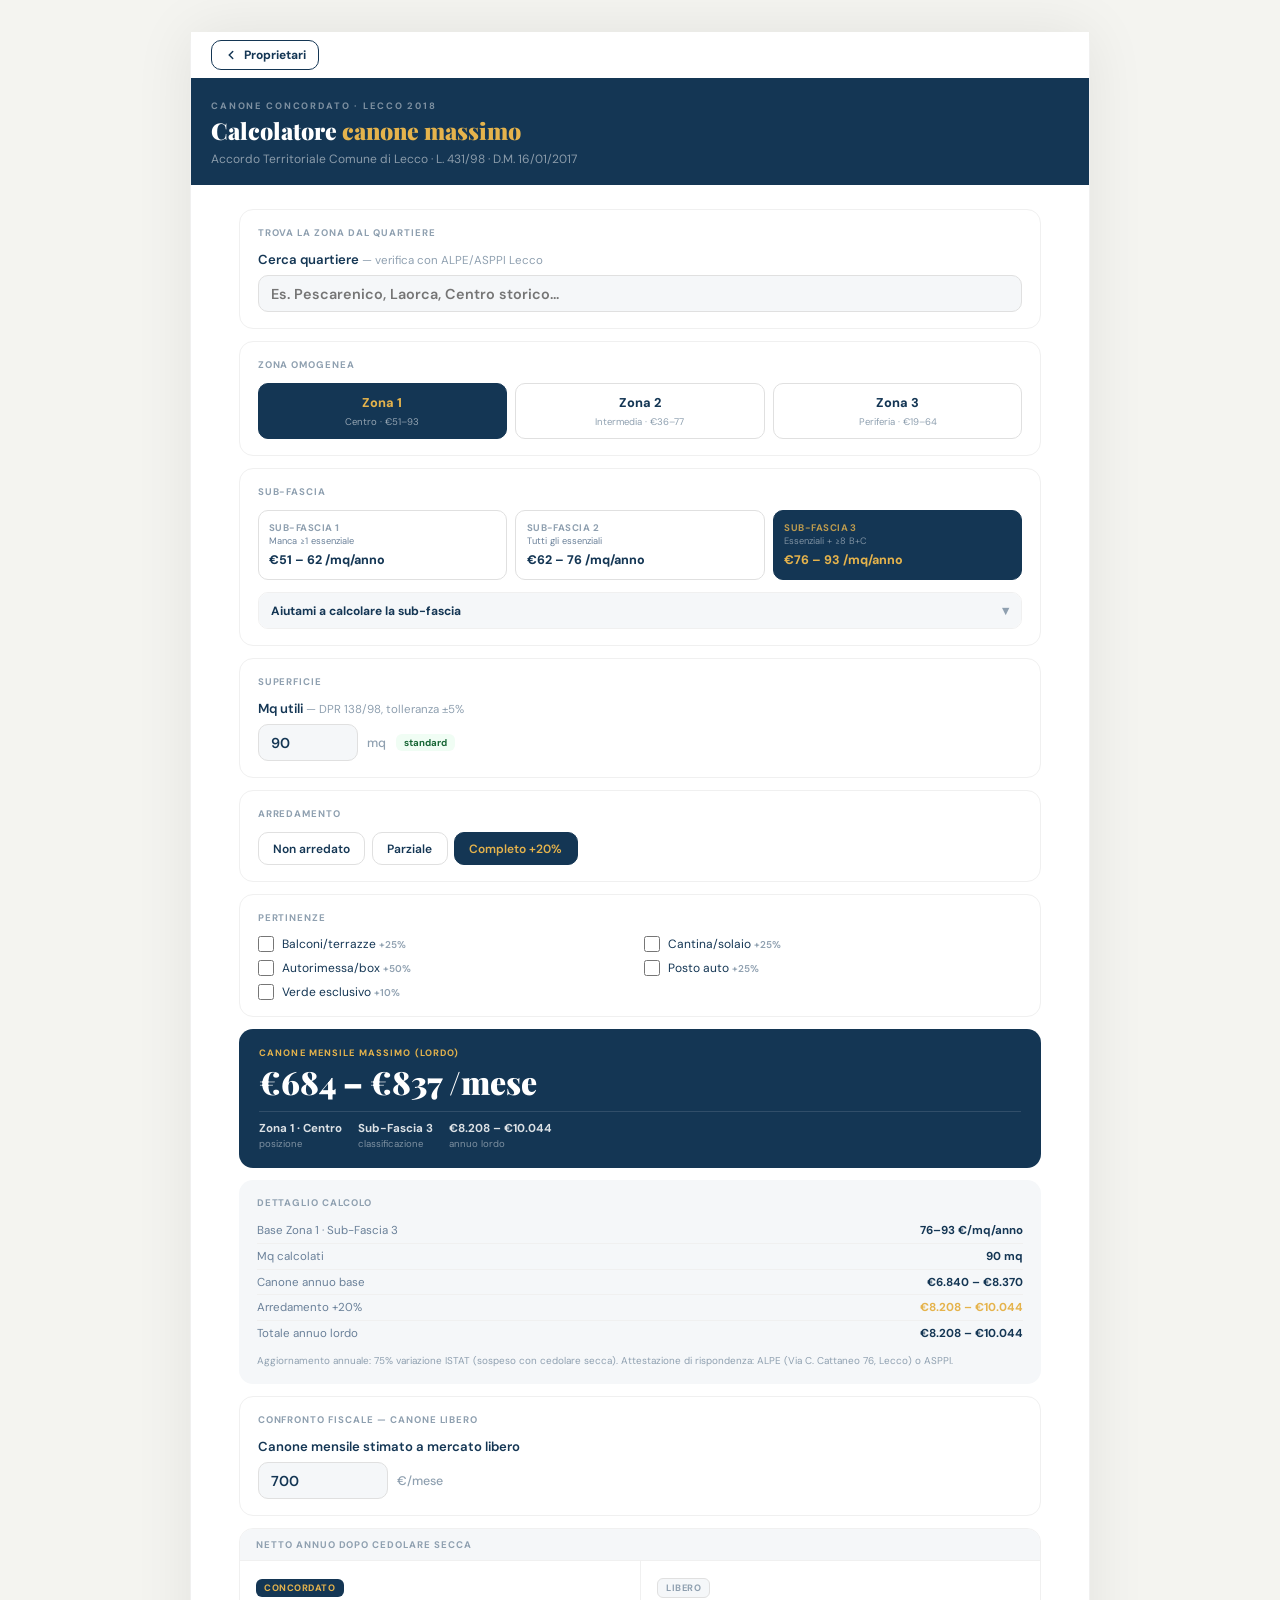
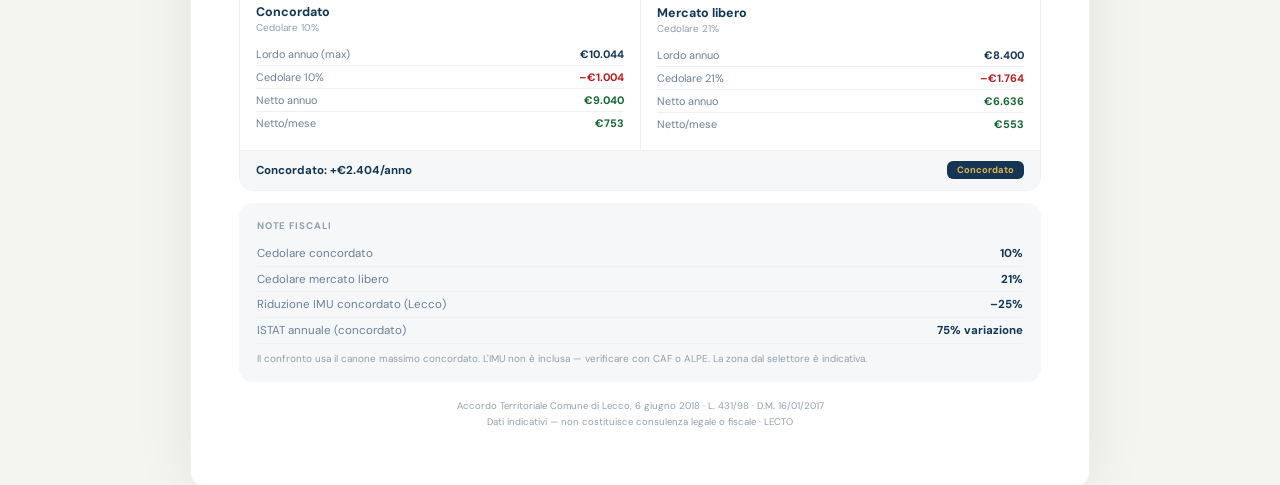
==== commit a5b7fa9e: "fix: ricerca calcolatore solo per quartiere, rimuove via parziali incoerenti https://claude.ai/code/" ====
--- a/calcolatore.html
+++ b/calcolatore.html
@@ -516,10 +516,10 @@
       <p class="card-title">Trova la zona dal quartiere</p>
       <div class="field">
         <label class="field-label" for="search-input">
-          Cerca quartiere o via <small>— verifica con ALPE/ASPPI Lecco</small>
+          Cerca quartiere <small>— verifica con ALPE/ASPPI Lecco</small>
         </label>
         <div class="search-wrap">
-          <input type="text" class="input-search" id="search-input" placeholder="Es. Pescarenico, Via dell'Isola…" autocomplete="off">
+          <input type="text" class="input-search" id="search-input" placeholder="Es. Pescarenico, Laorca, Centro storico…" autocomplete="off">
           <div class="search-dropdown" id="search-dropdown"></div>
         </div>
         <div class="zona-result" id="zona-result">
@@ -788,9 +788,9 @@
   function renderDropdown(q) {
     q = q.toLowerCase().trim();
     if (q.length < 2) { dropdown.innerHTML = ''; dropdown.classList.remove('open'); return; }
-    const hits = AREE.filter(a => a.name.toLowerCase().includes(q) || a.streets.toLowerCase().includes(q));
+    const hits = AREE.filter(a => a.name.toLowerCase().includes(q));
     if (!hits.length) { dropdown.innerHTML = '<div class="dd-item" style="justify-content:center;color:var(--muted)">Nessun risultato</div>'; dropdown.classList.add('open'); return; }
-    dropdown.innerHTML = hits.map(a => `<div class="dd-item" data-idx="${AREE.indexOf(a)}"><div><span class="dd-name">${a.name}</span><span class="dd-streets">${a.streets}</span></div><span class="dd-zone z${a.zona}">Zona ${a.zona}</span></div>`).join('');
+    dropdown.innerHTML = hits.map(a => `<div class="dd-item" data-idx="${AREE.indexOf(a)}"><span class="dd-name">${a.name}</span><span class="dd-zone z${a.zona}">Zona ${a.zona}</span></div>`).join('');
     dropdown.classList.add('open');
     dropdown.querySelectorAll('.dd-item[data-idx]').forEach(el => { el.addEventListener('click', () => selectArea(AREE[parseInt(el.dataset.idx)])); });
   }
